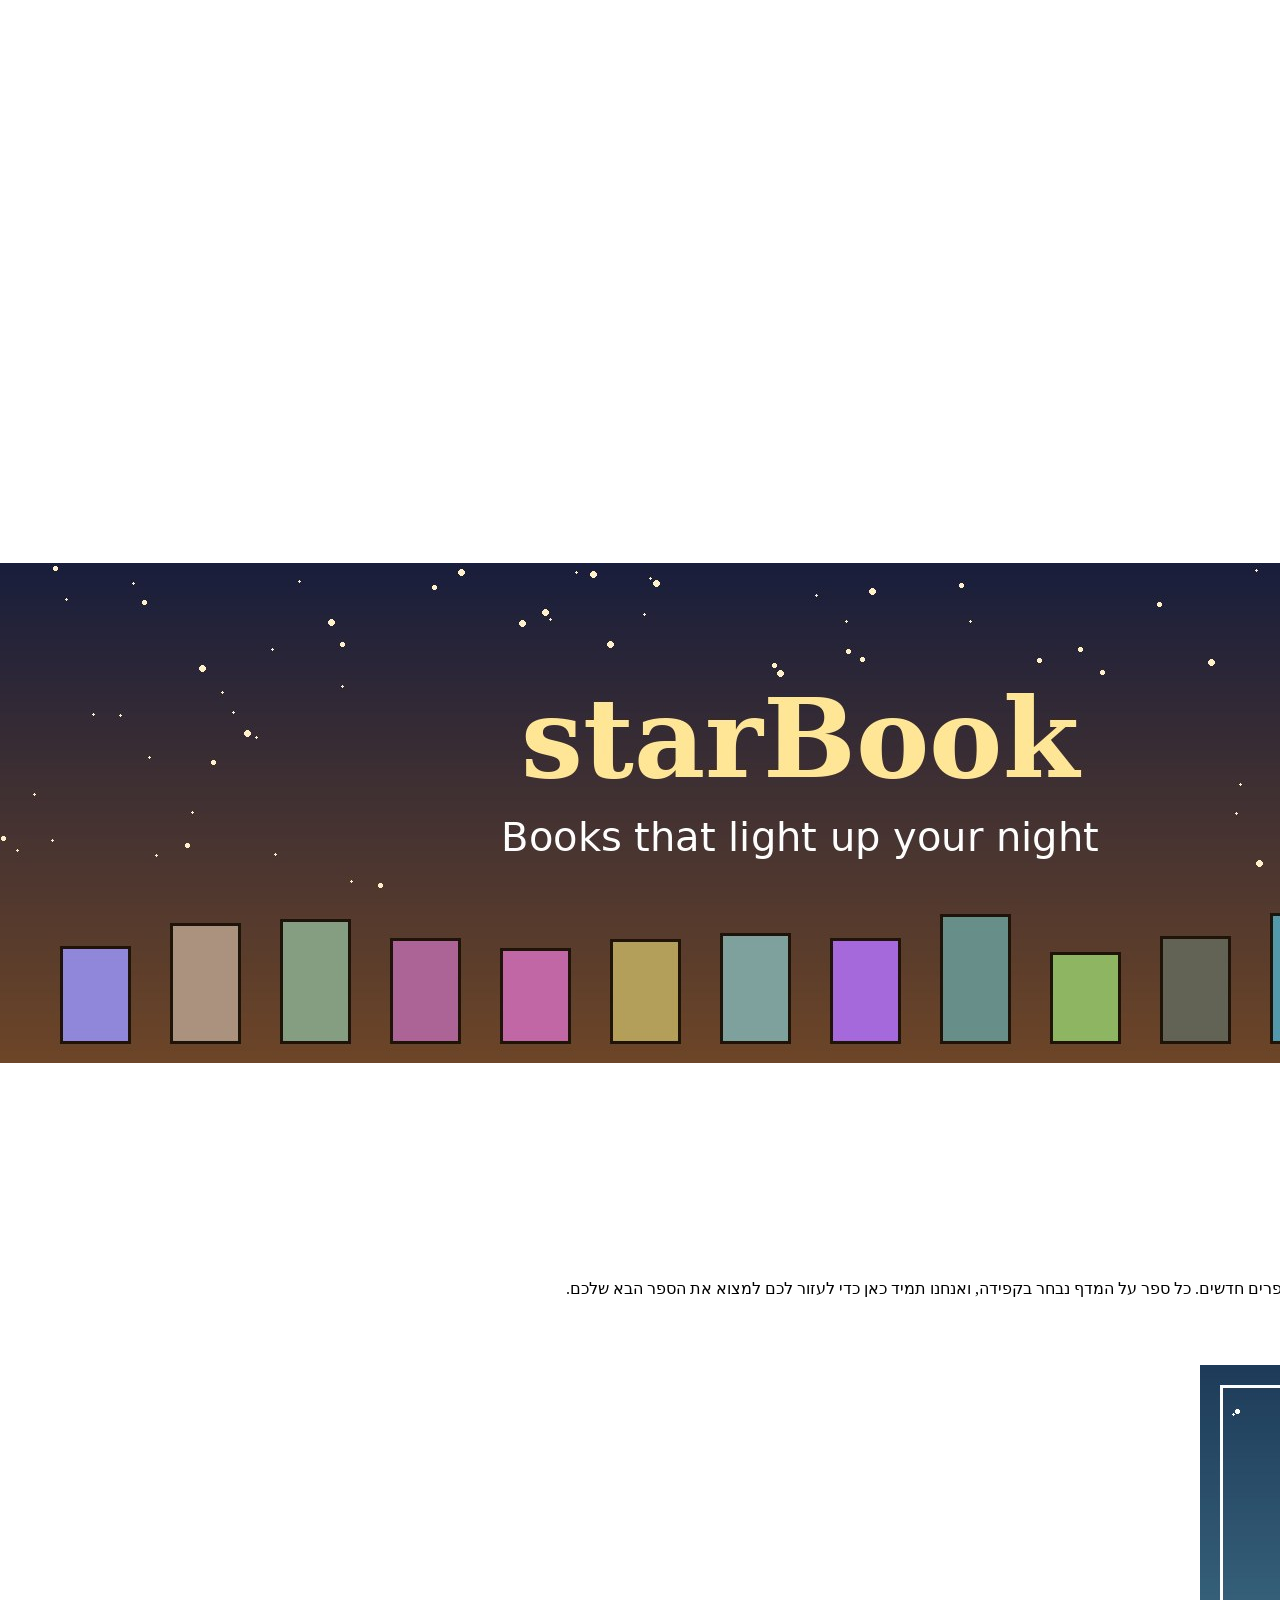
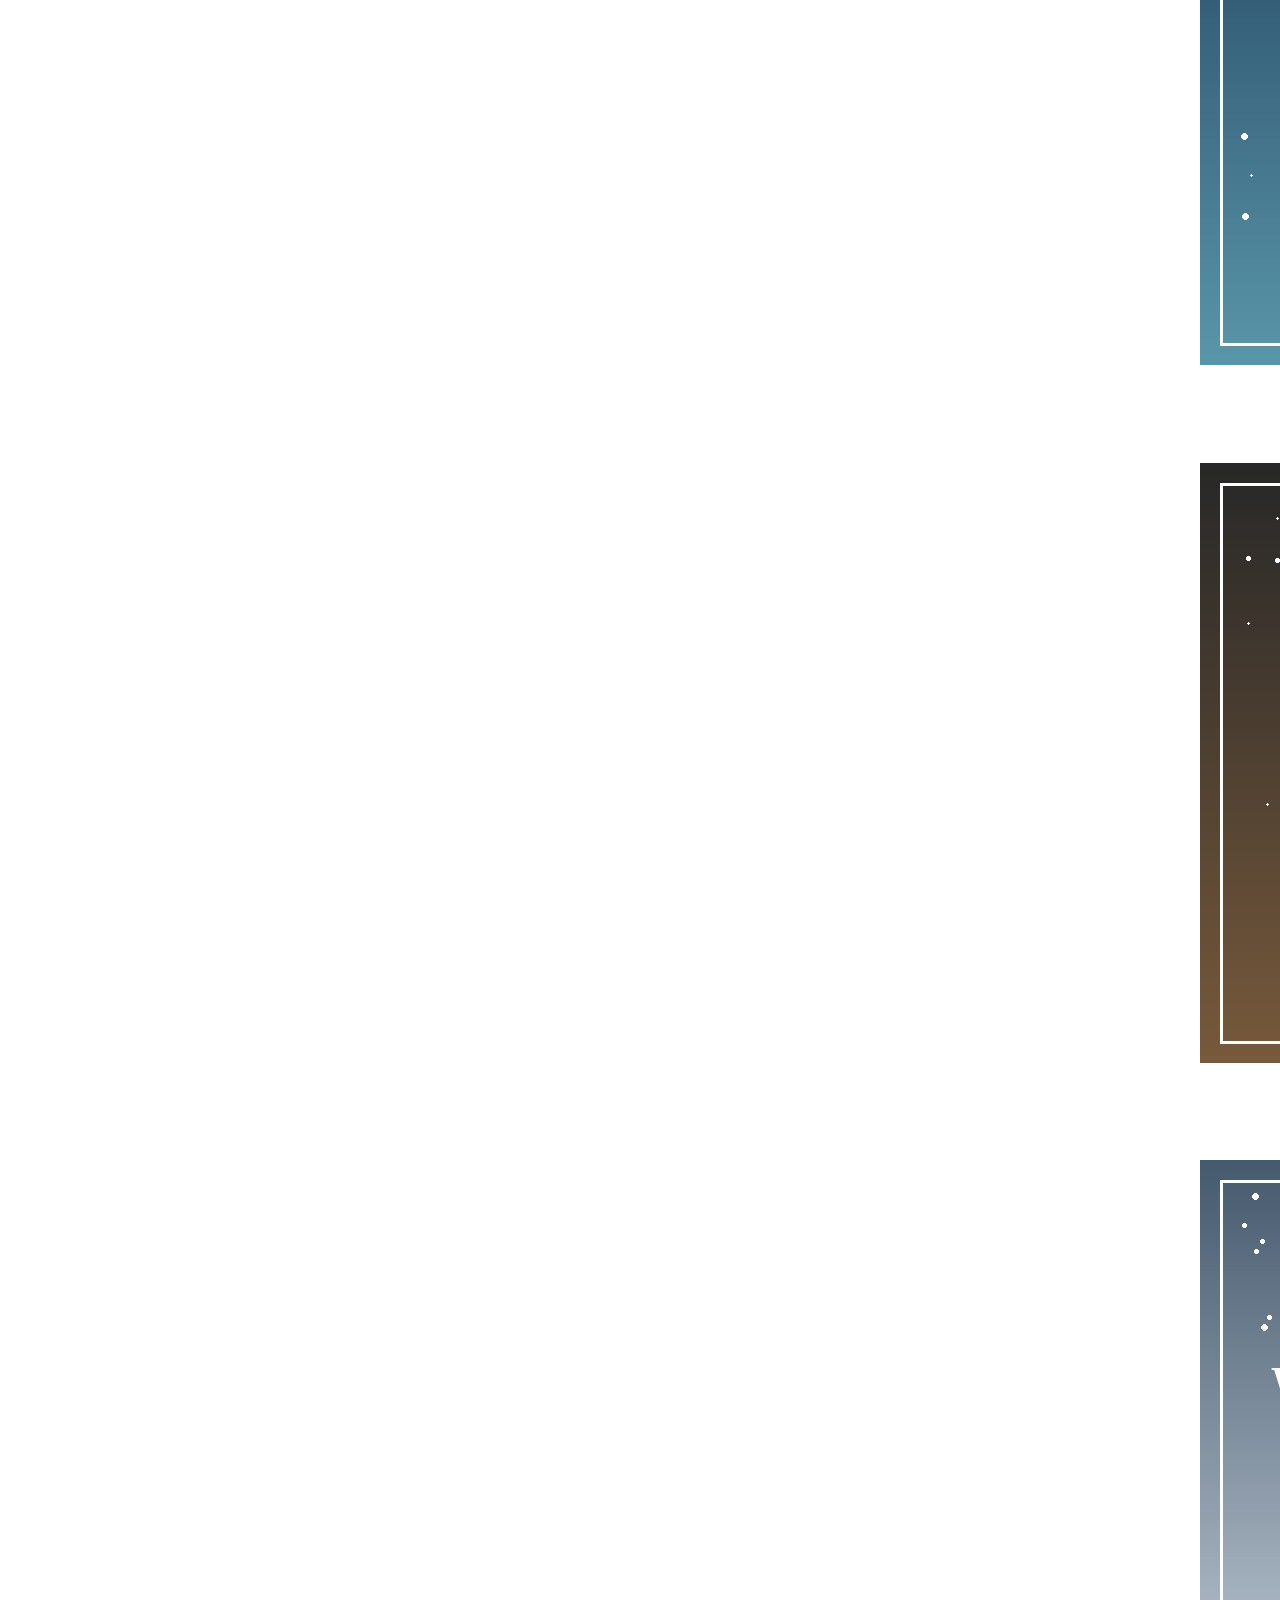
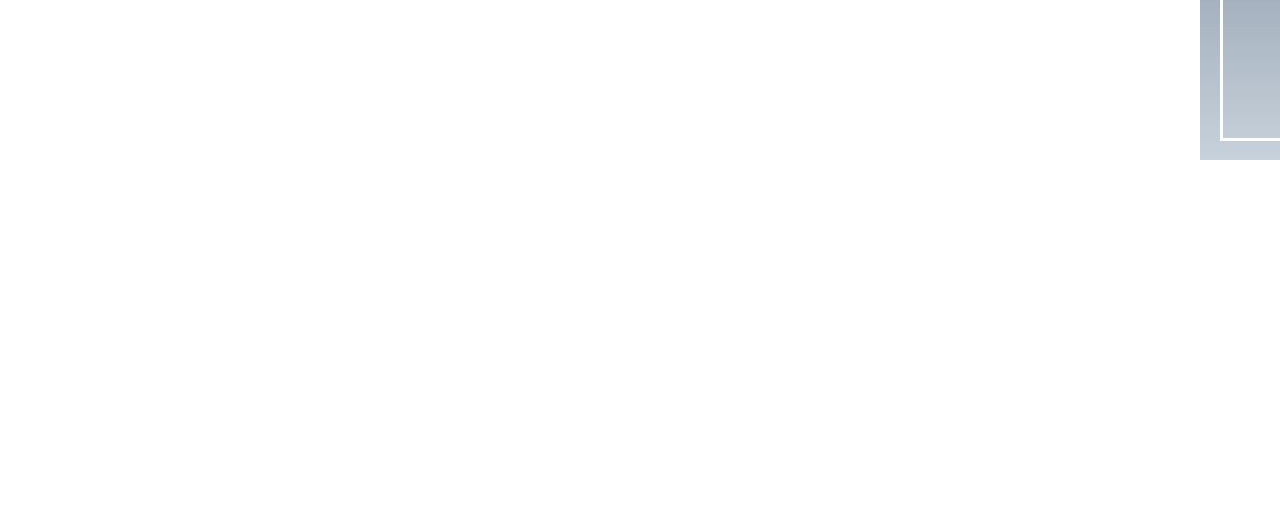
==== index.html @ 495d208c "media and contact pages, welcome audio moved to home page - media: events, youtube video, map, pdf c" ====
<!DOCTYPE html>
<html lang="he" dir="rtl">
<head>
  <meta charset="UTF-8">
  <meta name="viewport" content="width=device-width, initial-scale=1.0">
  <link rel="stylesheet" href="css/style.css">
  <link rel="icon" href="media/images/logo.png">
  <title>starBook</title>
</head>
<body>
  <header id="top">
    <h1>starBook</h1>
    <img src="media/images/logo.png" alt="הלוגו של starBook">
  </header>
  <nav>
    <ul>
      <li><a href="index.html">דף הבית</a></li>
      <li><a href="gallery.html">קטלוג ספרים</a></li>
      <li><a href="info.html">אודות</a></li>
      <li><a href="media.html">מדיה ואירועים</a></li>
      <li><a href="contact.html">צור קשר</a></li>
    </ul>
  </nav>
  <main>
    <section>
      <h2>ברוכים הבאים ל-starBook</h2>
      <img src="media/images/banner.jpg" alt="הבאנר של starBook">
      <p>חנות הספרים השכונתית שלכם.</p>
      <p>חדשים ב-starBook?</p>
      <audio controls>
        <source src="media/welcome.mp3" type="audio/mpeg">
      </audio>
    </section>
    <section>
      <h2>מי אנחנו</h2>
      <p>מדפי עץ עמוסים, פינת קריאה שקטה, וריח של ספרים חדשים. כל ספר על המדף נבחר בקפידה, ואנחנו תמיד כאן כדי לעזור לכם למצוא את הספר הבא שלכם.</p>
    </section>
    <section>
      <h2>ספרים מומלצים</h2>
      <div>
        <img src="media/images/book-1.jpg" alt="הכריכה של The Quiet River">
        <h3>The Quiet River</h3>
        <p>Dana Levi</p>
      </div>
      <div>
        <img src="media/images/book-4.jpg" alt="הכריכה של Code and Coffee">
        <h3>Code and Coffee</h3>
        <p>Ron Bar</p>
      </div>
      <div>
        <img src="media/images/book-6.jpg" alt="הכריכה של Winter Train">
        <h3>Winter Train</h3>
        <p>Eli Gold</p>
      </div>
      <p><a href="gallery.html">לכל הקטלוג</a></p>
    </section>
    <section>
      <h2>קישורים מומלצים</h2>
      <ul>
        <li><a href="https://www.nli.org.il" target="_blank">הספרייה הלאומית</a></li>
        <li><a href="https://www.goodreads.com" target="_blank">Goodreads</a></li>
        <li><a href="https://benyehuda.org" target="_blank">פרויקט בן-יהודה</a></li>
      </ul>
    </section>
  </main>
  <footer>
    <p>כתובת: רחוב הועד הלאומי 21, ירושלים</p>
    <p>&copy; 2026 starBook. כל הזכויות שמורות.</p>
    <p><a href="#top">חזרה למעלה</a></p>
  </footer>
</body>
</html>
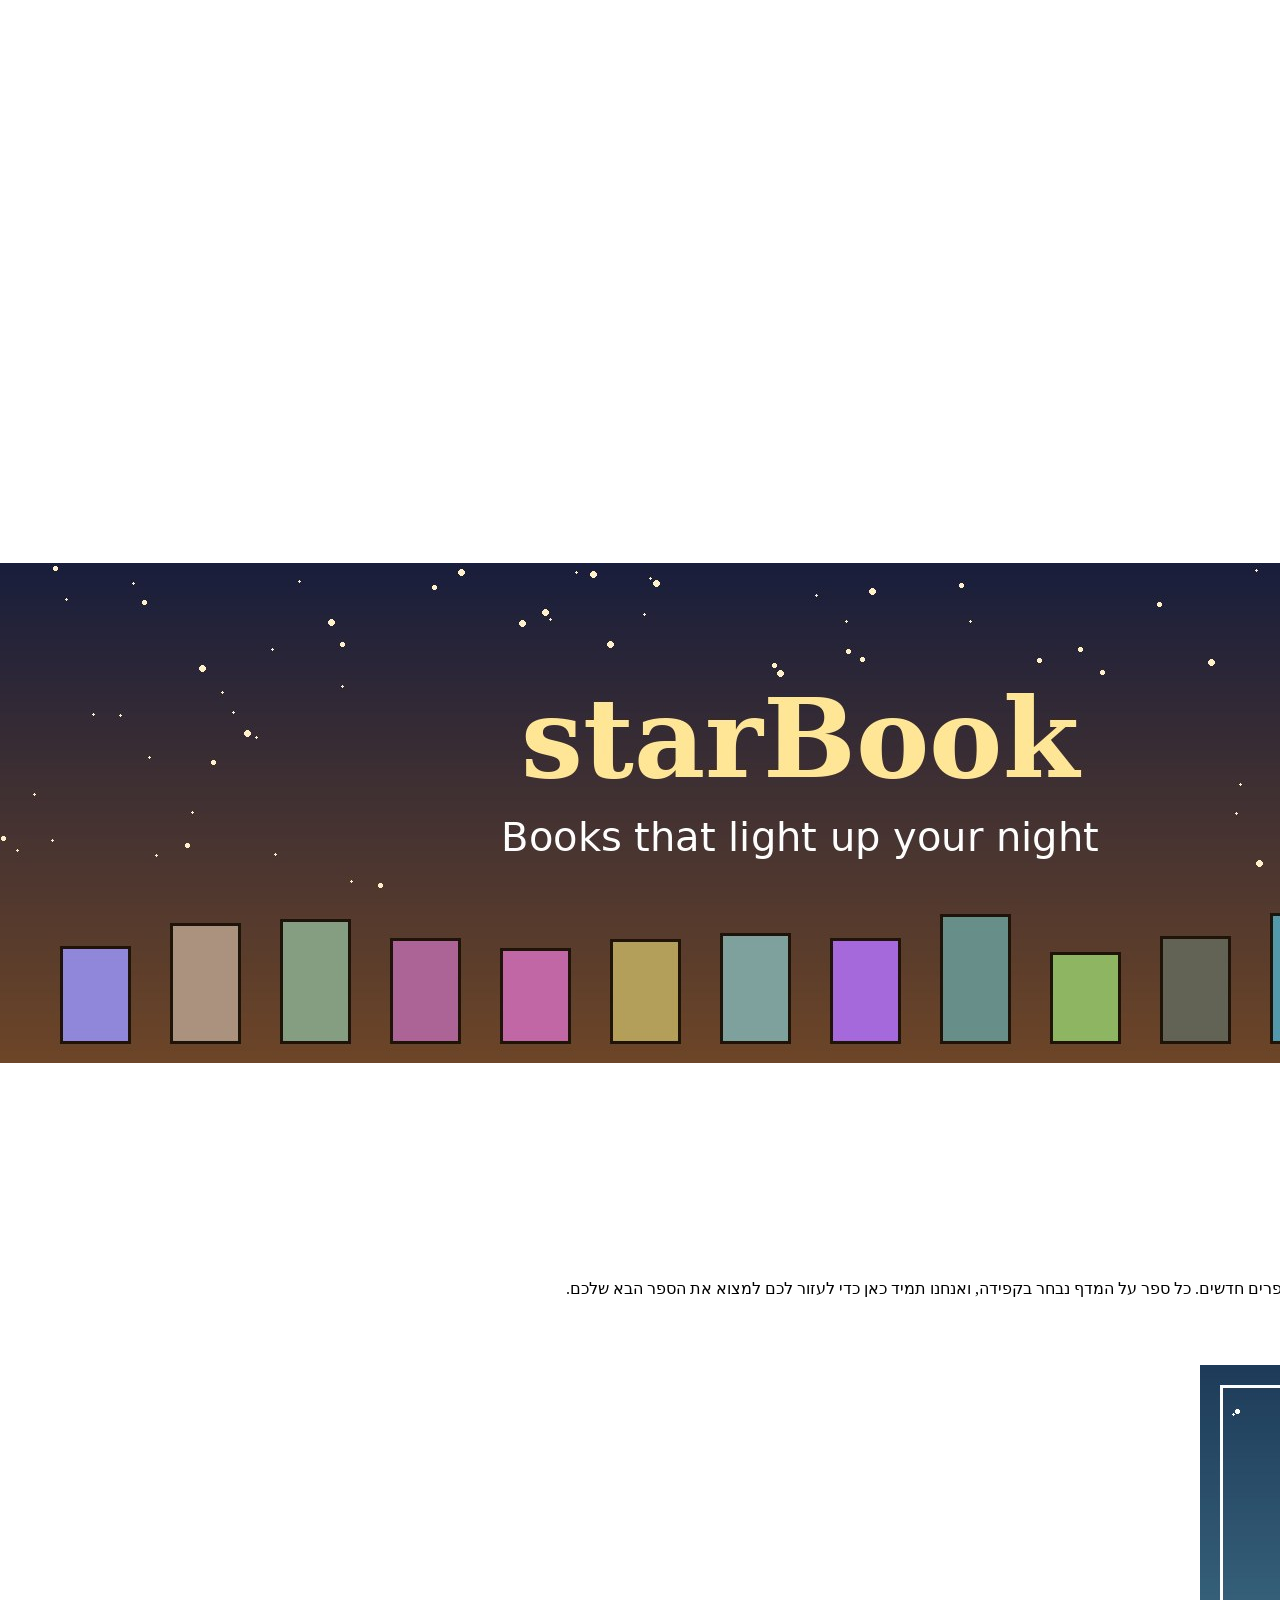
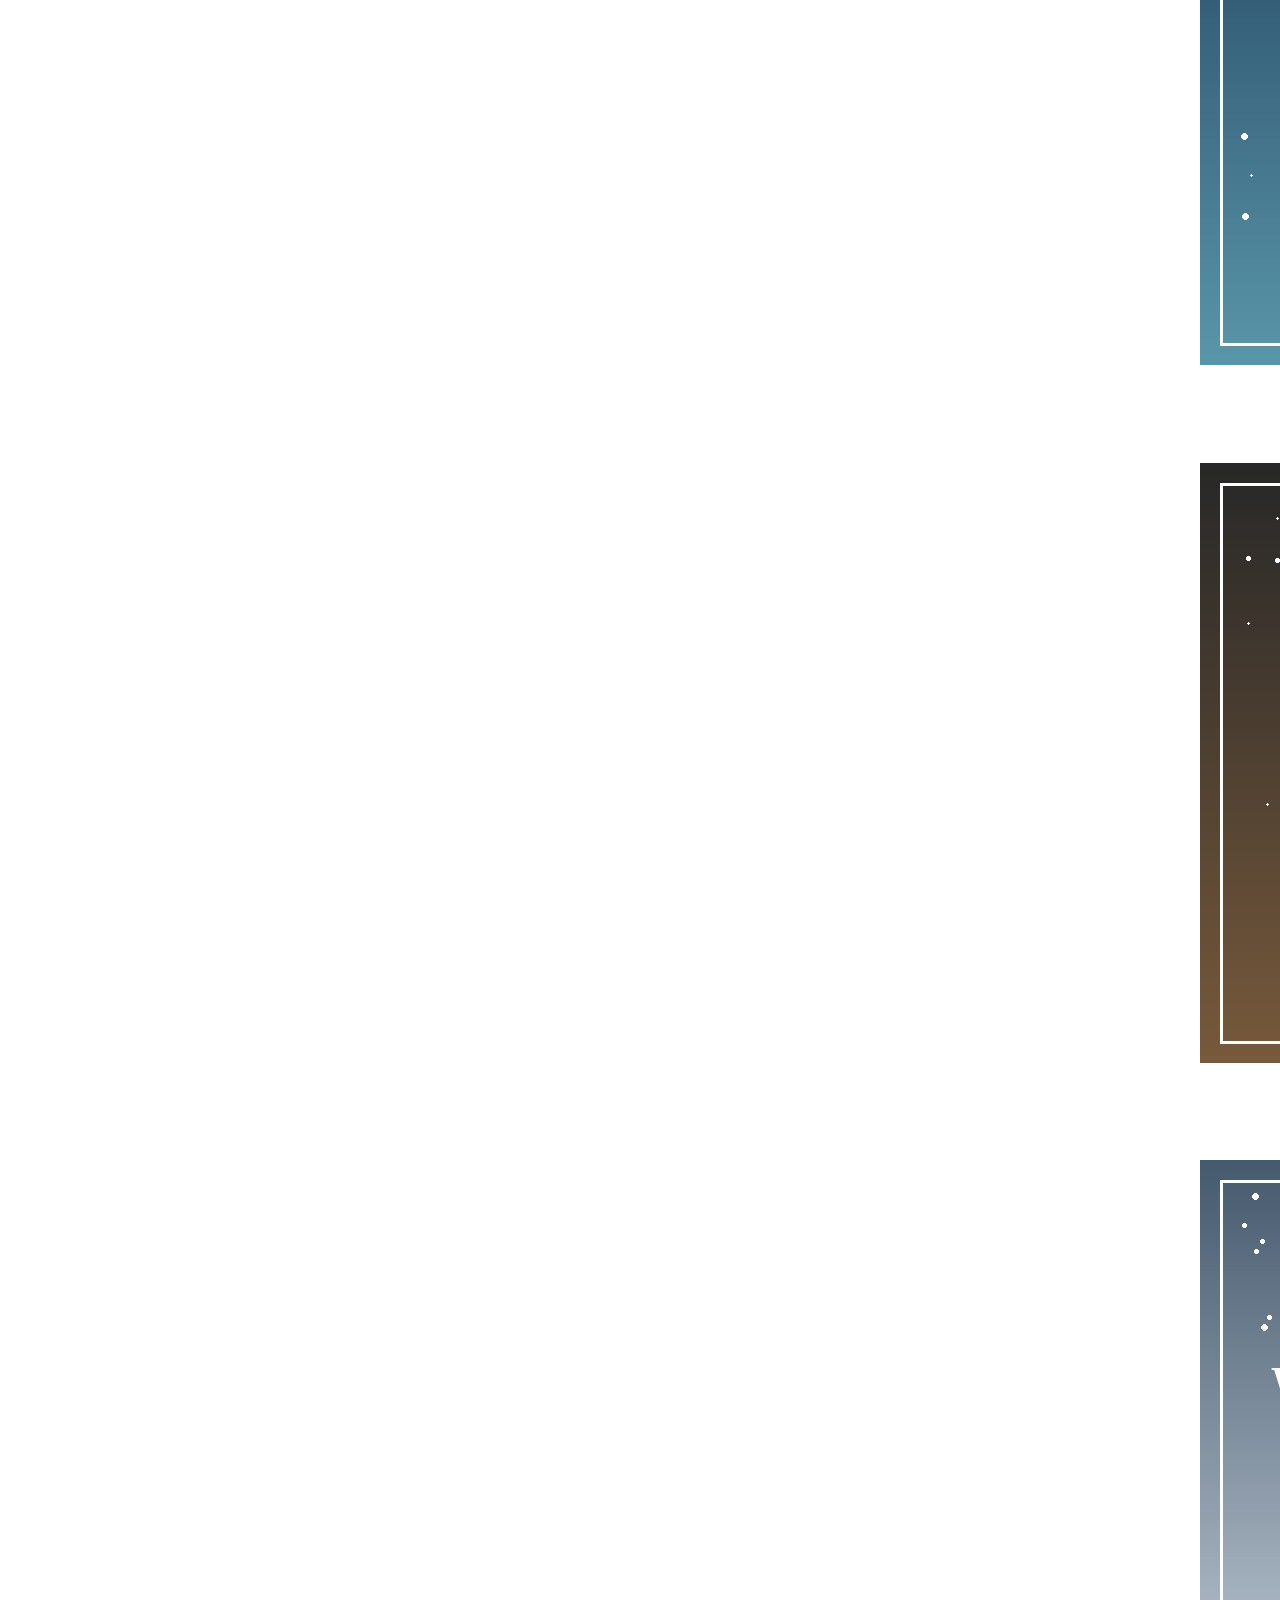
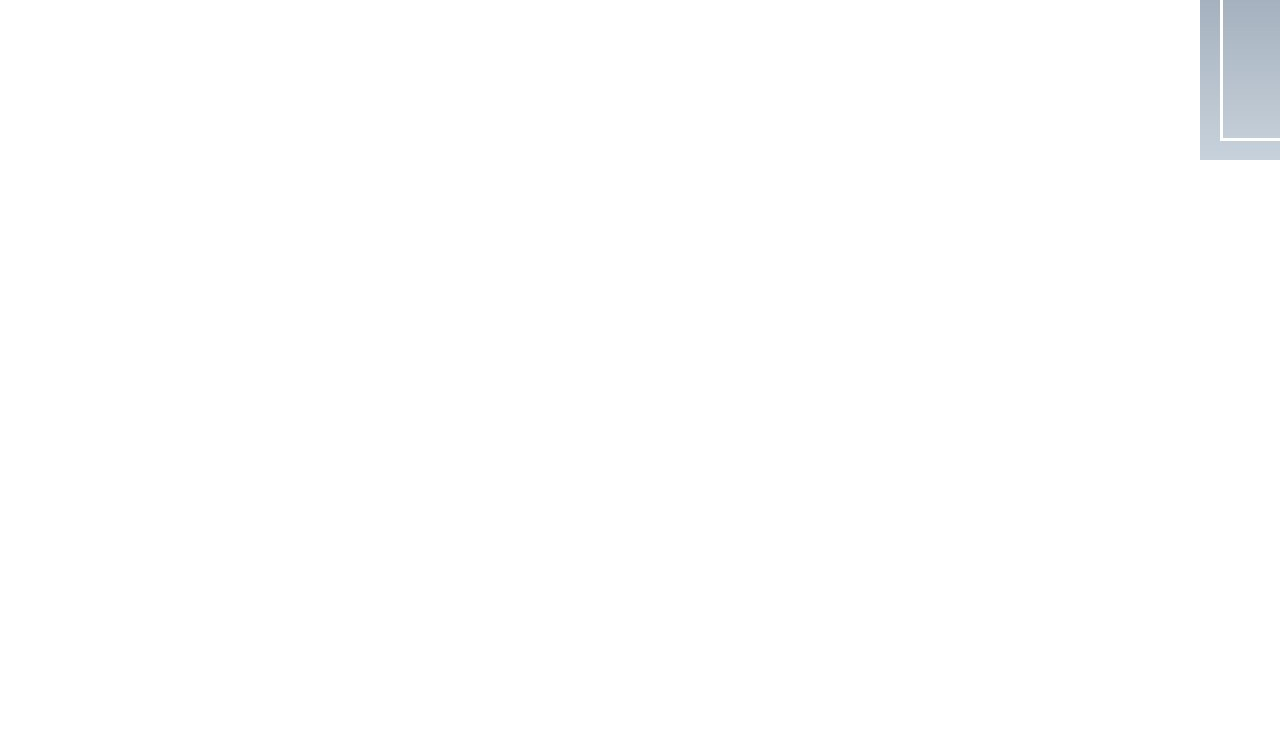
==== commit a9554c01: "media and contact pages, audio and map moved to home page" ====
--- a/index.html
+++ b/index.html
@@ -55,6 +55,10 @@
       <p><a href="gallery.html">לכל הקטלוג</a></p>
     </section>
     <section>
+      <h2>ניווט לחנות</h2>
+      <iframe src="https://maps.google.com/maps?q=הועד הלאומי 21 ירושלים&output=embed" title="מיקום החנות בגוגל מפות"></iframe>
+    </section>
+    <section>
       <h2>קישורים מומלצים</h2>
       <ul>
         <li><a href="https://www.nli.org.il" target="_blank">הספרייה הלאומית</a></li>
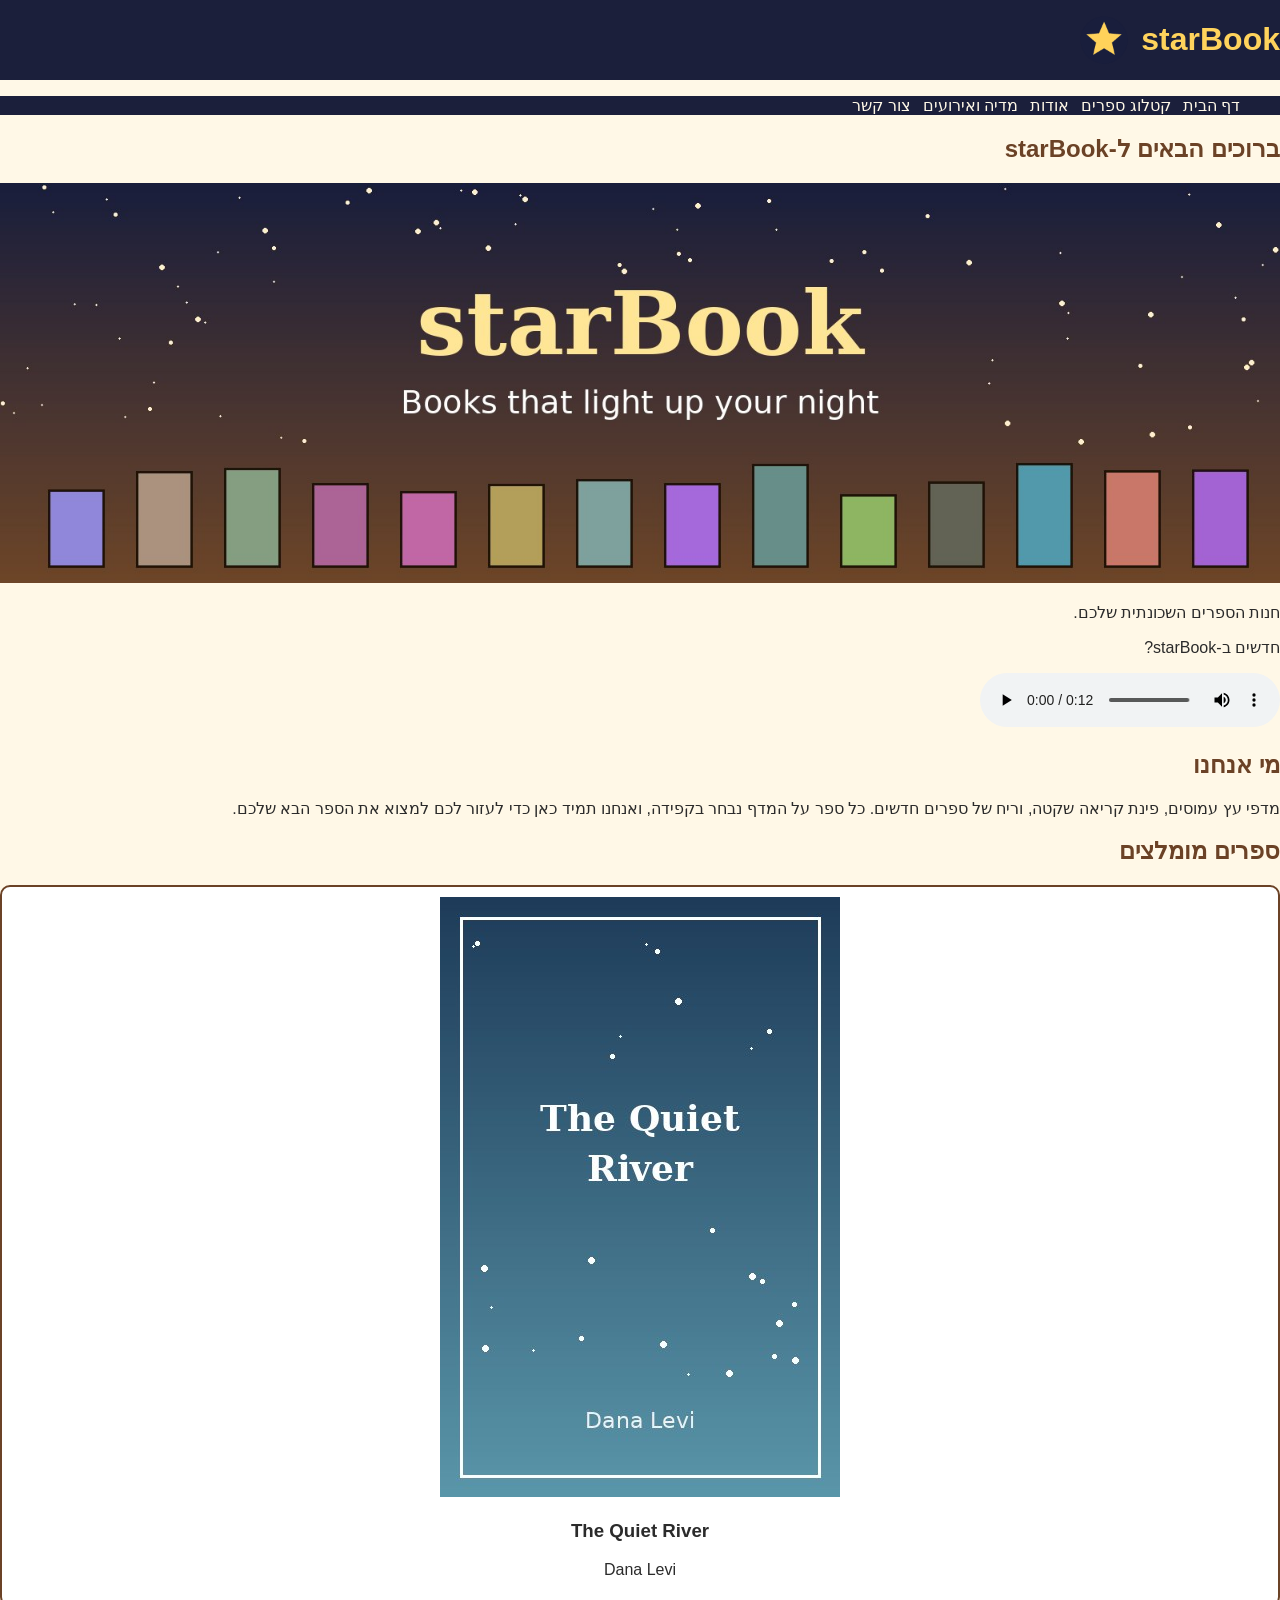
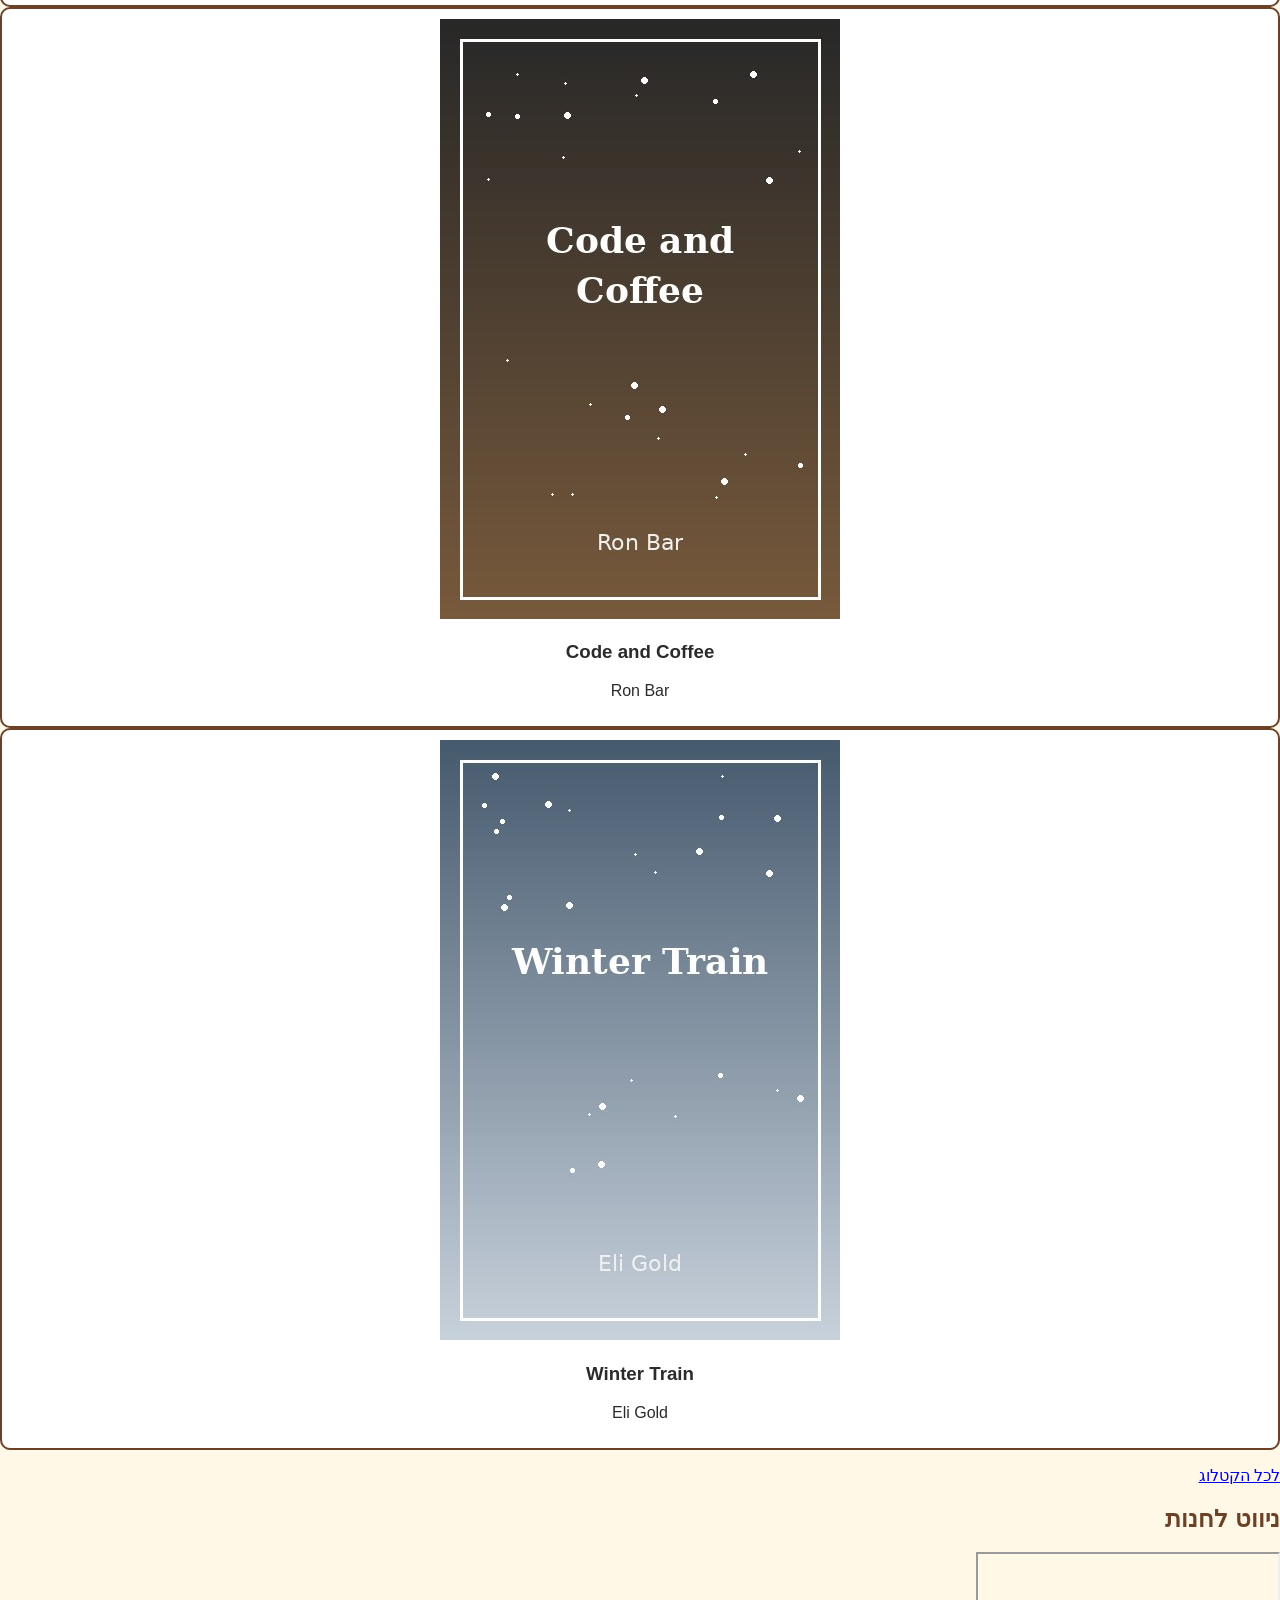
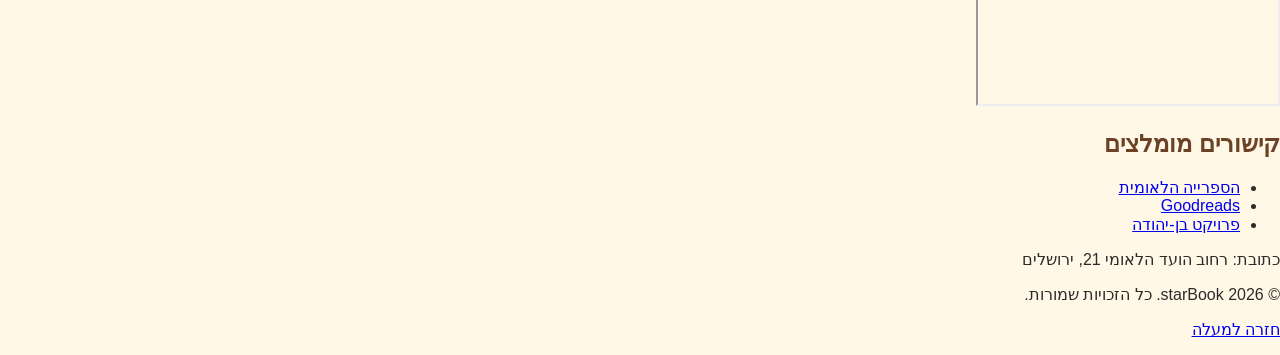
==== commit b4e333e6: "css: body, nav, book cards with class" ====
--- a/index.html
+++ b/index.html
@@ -37,17 +37,17 @@
     </section>
     <section>
       <h2>ספרים מומלצים</h2>
-      <div>
+      <div class="book-card">
         <img src="media/images/book-1.jpg" alt="הכריכה של The Quiet River">
         <h3>The Quiet River</h3>
         <p>Dana Levi</p>
       </div>
-      <div>
+      <div class="book-card">
         <img src="media/images/book-4.jpg" alt="הכריכה של Code and Coffee">
         <h3>Code and Coffee</h3>
         <p>Ron Bar</p>
       </div>
-      <div>
+      <div class="book-card">
         <img src="media/images/book-6.jpg" alt="הכריכה של Winter Train">
         <h3>Winter Train</h3>
         <p>Eli Gold</p>
--- a/css/style.css
+++ b/css/style.css
@@ -0,0 +1,52 @@
+body {
+  margin: 0;
+  background-color: #FFF8E7;
+  font-family: Arial, sans-serif;
+  color: #2B2B2B;
+}
+
+img {
+  max-width: 100%;
+}
+
+header {
+  background-color: #1B1F3B;
+  display: flex;
+  align-items: center;
+  gap: 12px;
+}
+
+header h1 {
+  color: #FFD35C;
+}
+
+header img {
+  height: 50px;
+}
+
+nav {
+  background-color: #1B1F3B;
+}
+
+nav ul {
+  display: flex;
+  list-style: none;
+  gap: 12px;
+}
+
+nav a {
+  color: #FFF8E7;
+  text-decoration: none;
+}
+
+h2 {
+  color: #6B4226;
+}
+
+.book-card {
+  background-color: white;
+  border: 2px solid #6B4226;
+  border-radius: 10px;
+  padding: 10px;
+  text-align: center;
+}
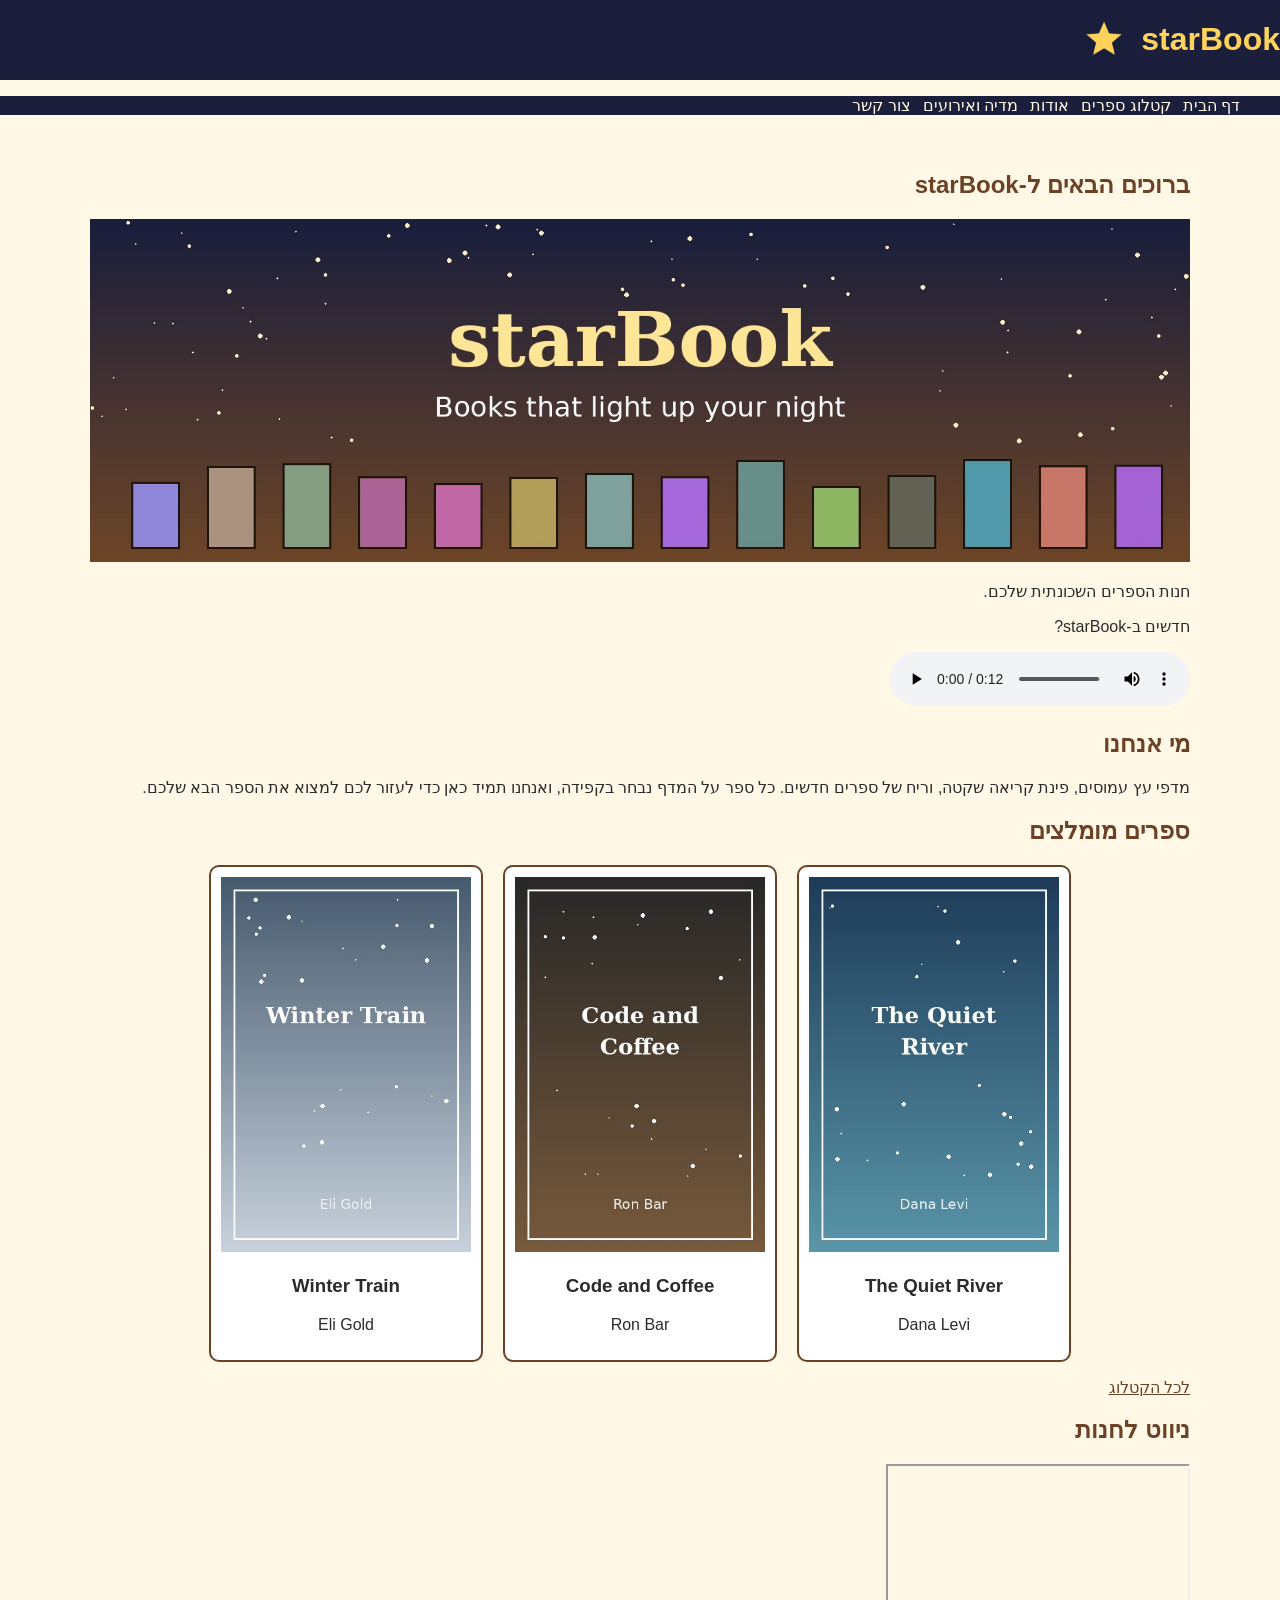
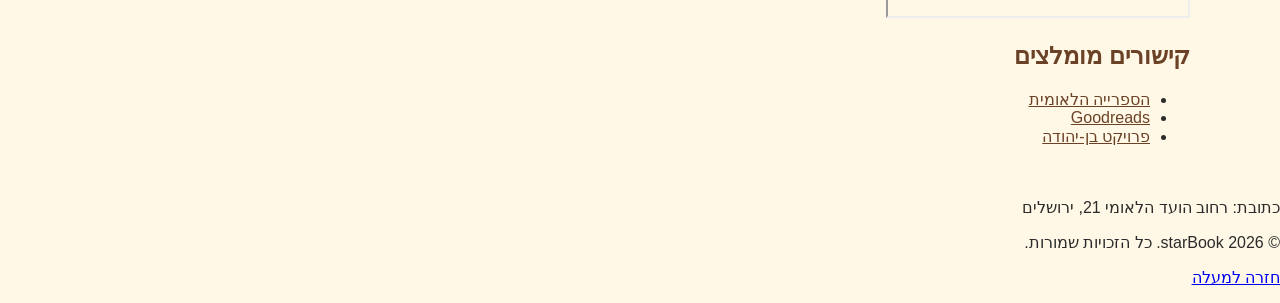
==== commit cb2a95c8: "css: layout with flex and grid, book cards, links, hours table - class book-card on all book cards -" ====
--- a/index.html
+++ b/index.html
@@ -37,20 +37,22 @@
     </section>
     <section>
       <h2>ספרים מומלצים</h2>
-      <div class="book-card">
-        <img src="media/images/book-1.jpg" alt="הכריכה של The Quiet River">
-        <h3>The Quiet River</h3>
-        <p>Dana Levi</p>
-      </div>
-      <div class="book-card">
-        <img src="media/images/book-4.jpg" alt="הכריכה של Code and Coffee">
-        <h3>Code and Coffee</h3>
-        <p>Ron Bar</p>
-      </div>
-      <div class="book-card">
-        <img src="media/images/book-6.jpg" alt="הכריכה של Winter Train">
-        <h3>Winter Train</h3>
-        <p>Eli Gold</p>
+      <div class="book-row">
+        <div class="book-card">
+          <img src="media/images/book-1.jpg" alt="הכריכה של The Quiet River">
+          <h3>The Quiet River</h3>
+          <p>Dana Levi</p>
+        </div>
+        <div class="book-card">
+          <img src="media/images/book-4.jpg" alt="הכריכה של Code and Coffee">
+          <h3>Code and Coffee</h3>
+          <p>Ron Bar</p>
+        </div>
+        <div class="book-card">
+          <img src="media/images/book-6.jpg" alt="הכריכה של Winter Train">
+          <h3>Winter Train</h3>
+          <p>Eli Gold</p>
+        </div>
       </div>
       <p><a href="gallery.html">לכל הקטלוג</a></p>
     </section>
--- a/css/style.css
+++ b/css/style.css
@@ -22,6 +22,12 @@
 
 header img {
   height: 50px;
+}
+
+main {
+  max-width: 1100px;
+  margin: 0 auto;
+  padding: 20px;
 }
 
 nav {
@@ -50,3 +56,49 @@
   padding: 10px;
   text-align: center;
 }
+
+.book-grid {
+  display: grid;
+  grid-template-columns: 1fr 1fr 1fr 1fr;
+  gap: 20px;
+}
+
+.book-row {
+  display: flex;
+  justify-content: center;
+  gap: 20px;
+}
+
+.book-row .book-card {
+  width: 250px;
+}
+
+.info-layout {
+  display: grid;
+  grid-template-columns: 2fr 1fr;
+  gap: 30px;
+  align-items: start;
+}
+
+main a {
+  color: #6B4226;
+}
+
+nav a:hover {
+  color: #FFD35C;
+}
+
+table {
+  border-collapse: collapse;
+  background-color: white;
+}
+
+th, td {
+  border: 1px solid #6B4226;
+  padding: 8px 12px;
+}
+
+th {
+  background-color: #1B1F3B;
+  color: #FFD35C;
+}
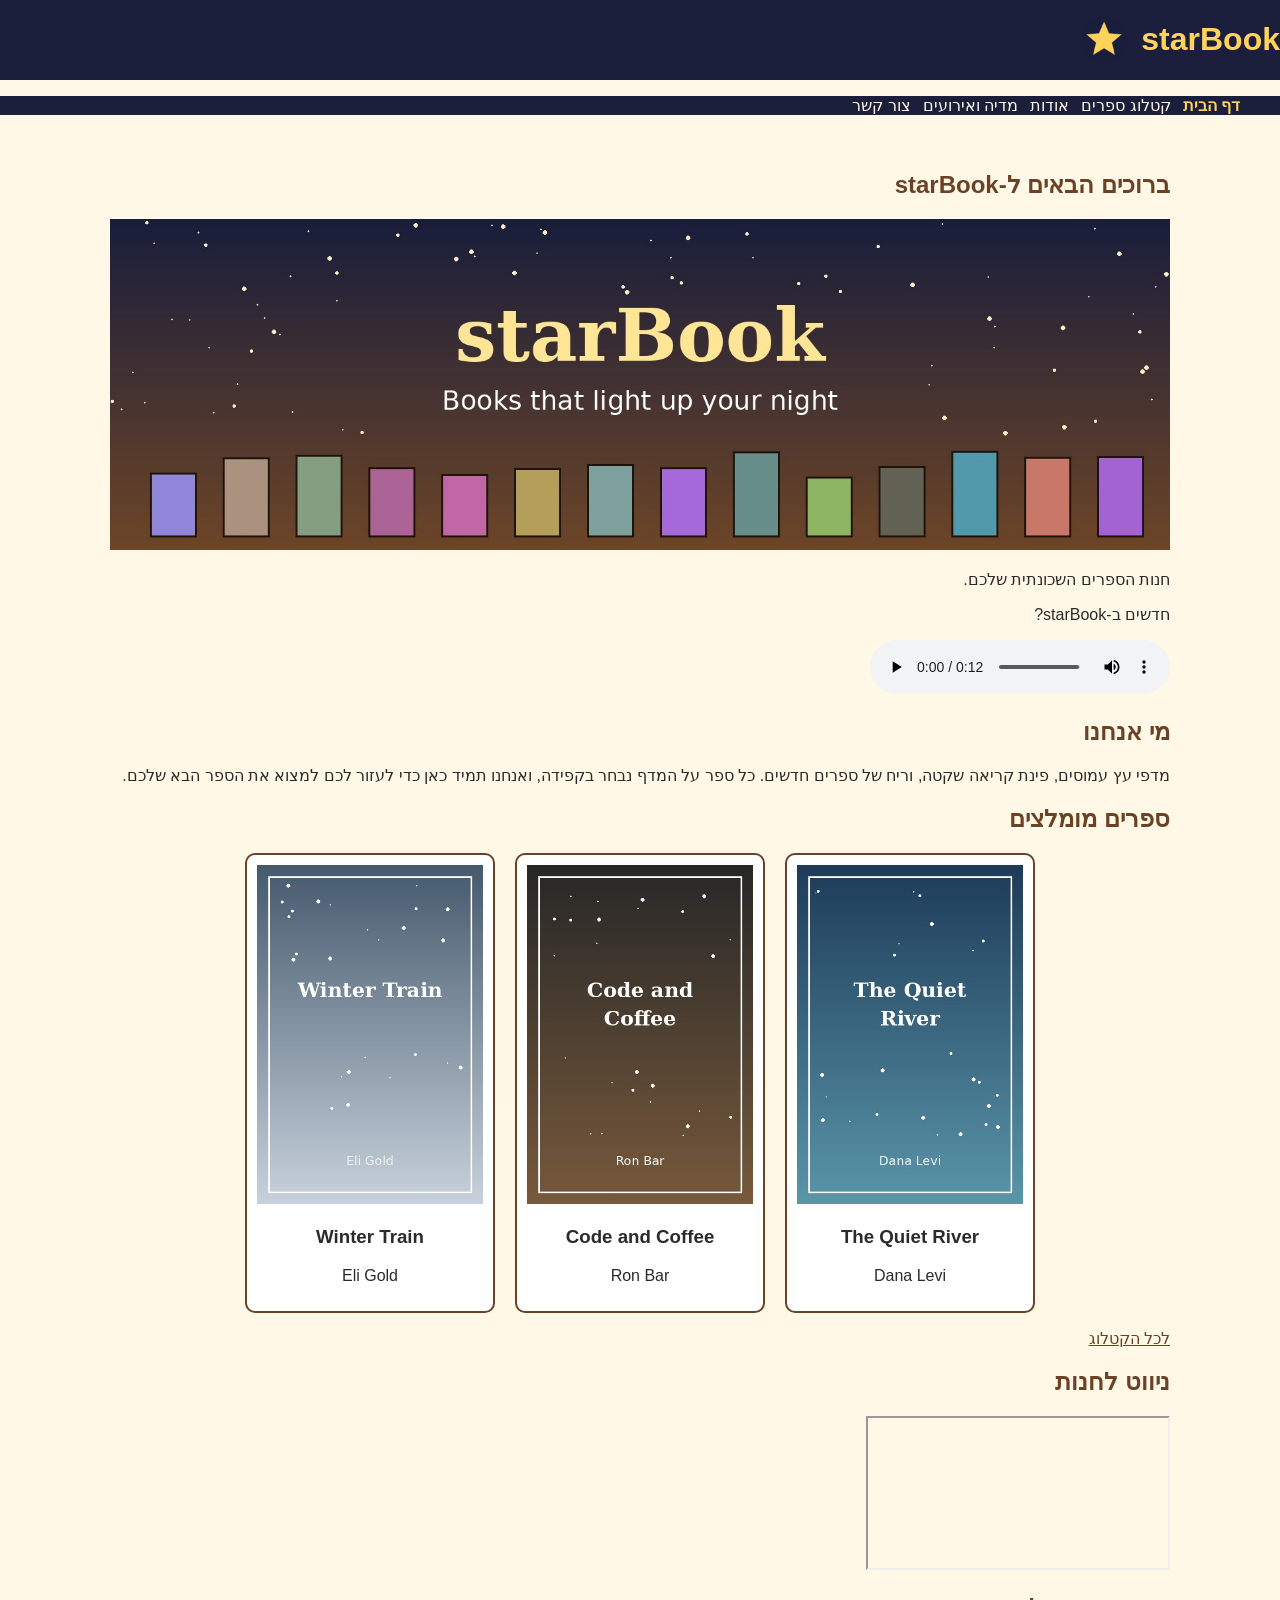
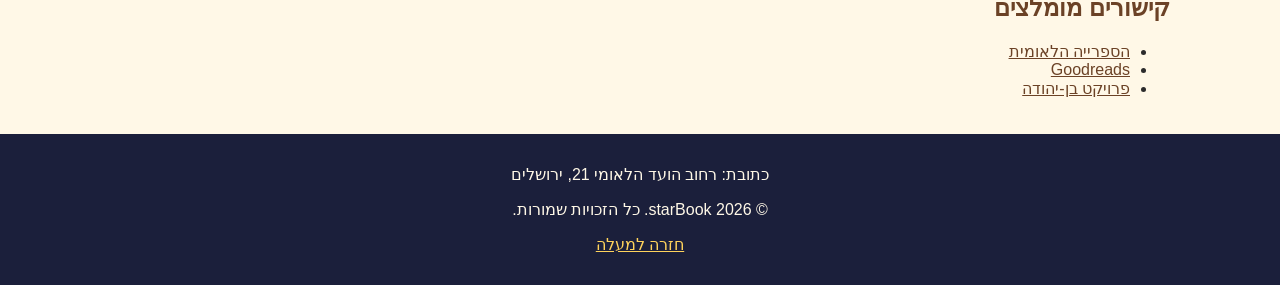
==== commit dafac41c: "css: form, footer, sticky nav, active page, card hover effect - box-sizing border-box for all elemen" ====
--- a/index.html
+++ b/index.html
@@ -14,7 +14,7 @@
   </header>
   <nav>
     <ul>
-      <li><a href="index.html">דף הבית</a></li>
+      <li><a href="index.html" class="active">דף הבית</a></li>
       <li><a href="gallery.html">קטלוג ספרים</a></li>
       <li><a href="info.html">אודות</a></li>
       <li><a href="media.html">מדיה ואירועים</a></li>
--- a/css/style.css
+++ b/css/style.css
@@ -1,3 +1,7 @@
+* {
+  box-sizing: border-box;
+}
+
 body {
   margin: 0;
   background-color: #FFF8E7;
@@ -32,6 +36,8 @@
 
 nav {
   background-color: #1B1F3B;
+  position: sticky;
+  top: 0;
 }
 
 nav ul {
@@ -55,6 +61,11 @@
   border-radius: 10px;
   padding: 10px;
   text-align: center;
+  transition: transform 0.3s;
+}
+
+.book-card:hover {
+  transform: translateY(-6px);
 }
 
 .book-grid {
@@ -88,6 +99,11 @@
   color: #FFD35C;
 }
 
+nav a.active {
+  color: #FFD35C;
+  font-weight: bold;
+}
+
 table {
   border-collapse: collapse;
   background-color: white;
@@ -102,3 +118,60 @@
   background-color: #1B1F3B;
   color: #FFD35C;
 }
+
+form {
+  max-width: 600px;
+  background-color: white;
+  border: 2px solid #6B4226;
+  border-radius: 10px;
+  padding: 20px;
+}
+
+form label {
+  display: block;
+  margin-top: 12px;
+  font-weight: bold;
+}
+
+form input,
+form select,
+form textarea {
+  width: 100%;
+  padding: 8px;
+  border: 1px solid #6B4226;
+  border-radius: 6px;
+  font-family: inherit;
+}
+
+form input[type="radio"],
+form input[type="checkbox"] {
+  width: auto;
+}
+
+input[type="radio"] + label,
+input[type="checkbox"] + label {
+  display: inline;
+  font-weight: normal;
+}
+
+button {
+  margin-top: 16px;
+  padding: 10px 24px;
+  background-color: #FFD35C;
+  color: #1B1F3B;
+  border: none;
+  border-radius: 6px;
+  font-weight: bold;
+  cursor: pointer;
+}
+
+footer {
+  background-color: #1B1F3B;
+  color: #FFF8E7;
+  text-align: center;
+  padding: 15px;
+}
+
+footer a {
+  color: #FFD35C;
+}
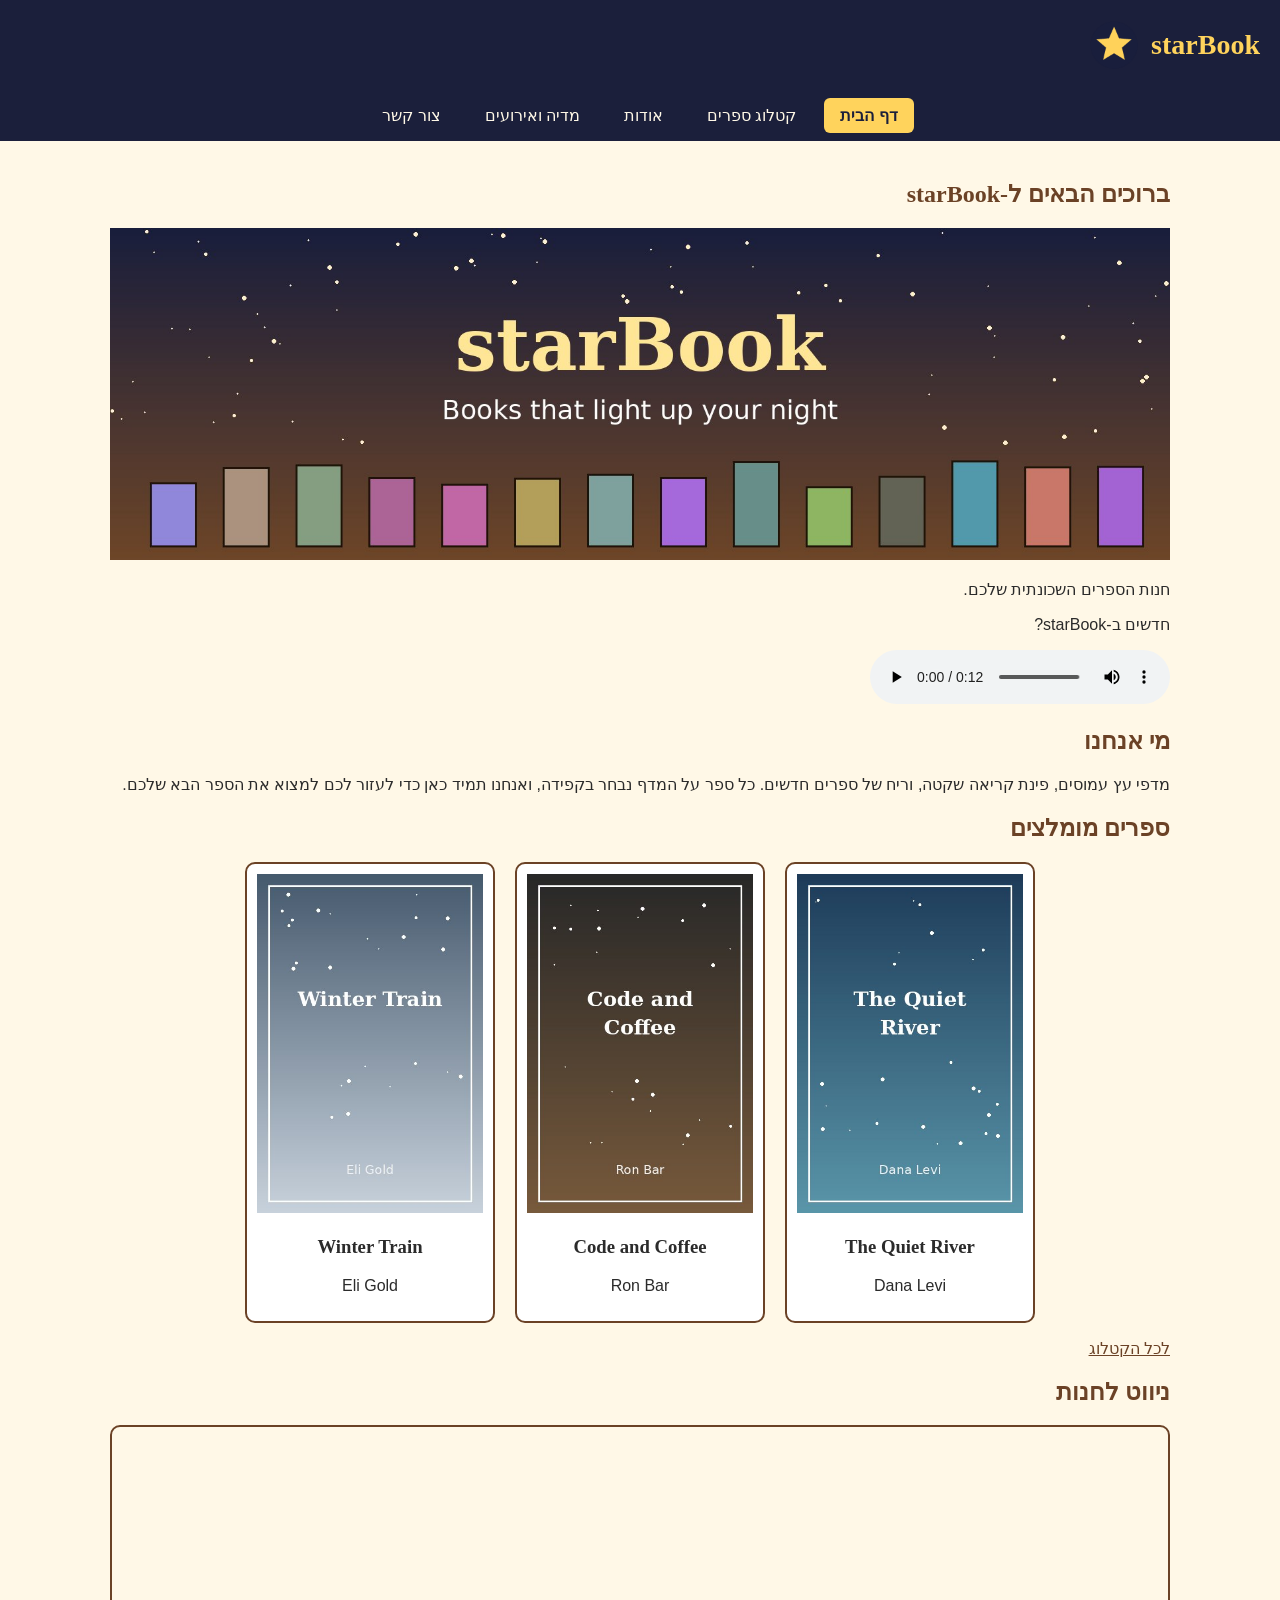
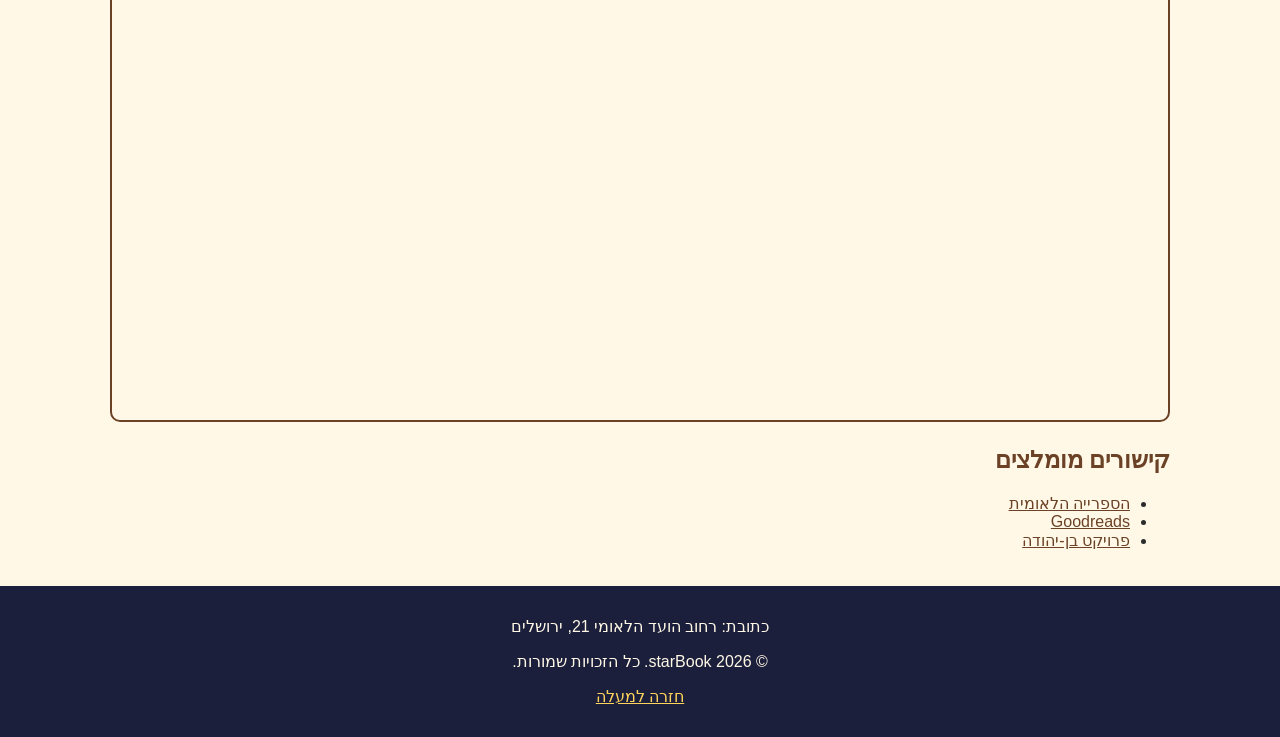
==== commit e3074672: "logo links to home page, minimal code comments, css reorganized - logo and site name wrapped in a li" ====
--- a/index.html
+++ b/index.html
@@ -9,8 +9,10 @@
 </head>
 <body>
   <header id="top">
-    <h1>starBook</h1>
-    <img src="media/images/logo.png" alt="הלוגו של starBook">
+    <a href="index.html" class="brand">
+      <h1>starBook</h1>
+      <img src="media/images/logo.png" alt="הלוגו של starBook">
+    </a>
   </header>
   <nav>
     <ul>
--- a/css/style.css
+++ b/css/style.css
@@ -1,42 +1,59 @@
+/* הצבעים נבחרו בשביל עיצוב מתאים ללוגו ולבאנר */
+:root {
+  --dark-blue: #1B1F3B;
+  --accent-gold: #FFD35C;
+  --secondary-brown: #6B4226;
+  --light-cream: #FFF8E7;
+  --text-gray: #2B2B2B;
+}
+
 * {
-  box-sizing: border-box;
+  box-sizing: border-box; /* גורם שריפוד ומסגרת יכללו ברוחב*/
 }
 
 body {
   margin: 0;
-  background-color: #FFF8E7;
+  background-color: var(--light-cream);
   font-family: Arial, sans-serif;
-  color: #2B2B2B;
+  color: var(--text-gray);
 }
 
 img {
-  max-width: 100%;
+  max-width: 100%; /* לא חורג מהקופסה */
+}
+
+h1, h2, h3 {
+  font-family: Georgia, serif; /* עיצוב: גופן ספרותי */
+}
+
+h2 {
+  color: var(--secondary-brown);
 }
 
 header {
-  background-color: #1B1F3B;
+  background-color: var(--dark-blue);
+  padding: 10px 20px;
+}
+
+.brand {
   display: flex;
   align-items: center;
   gap: 12px;
+  text-decoration: none;
 }
 
 header h1 {
-  color: #FFD35C;
+  color: var(--accent-gold);
+  font-size: 28px;
 }
 
 header img {
   height: 50px;
 }
 
-main {
-  max-width: 1100px;
-  margin: 0 auto;
-  padding: 20px;
-}
-
 nav {
-  background-color: #1B1F3B;
-  position: sticky;
+  background-color: var(--dark-blue);
+  position: sticky; /* נדבק למעלה בגלילה */
   top: 0;
 }
 
@@ -44,34 +61,62 @@
   display: flex;
   list-style: none;
   gap: 12px;
+  margin: 0;
+  padding: 8px;
+  justify-content: center;
 }
 
 nav a {
-  color: #FFF8E7;
+  color: var(--light-cream);
   text-decoration: none;
-}
-
-h2 {
-  color: #6B4226;
+  display: block; /* כל הריבוע לחיץ */
+  padding: 8px 16px;
+  border-radius: 6px;
+}
+
+nav a:hover {
+  color: var(--accent-gold);
+}
+
+/* מאיר דף נוכחי */
+nav a.active {
+  background-color: var(--accent-gold);
+  color: var(--dark-blue);
+  font-weight: bold;
+}
+
+main {
+  max-width: 1100px;
+  margin: 0 auto; /* מרכוז */
+  padding: 20px;
+}
+
+main a {
+  color: var(--secondary-brown);
 }
 
 .book-card {
   background-color: white;
-  border: 2px solid #6B4226;
+  border: 2px solid var(--secondary-brown);
   border-radius: 10px;
   padding: 10px;
   text-align: center;
-  transition: transform 0.3s;
+  transition: transform 0.3s; /* תנועה חלקה */
 }
 
 .book-card:hover {
-  transform: translateY(-6px);
+  transform: translateY(-6px); /* מרים כרטיס */
 }
 
 .book-grid {
   display: grid;
-  grid-template-columns: 1fr 1fr 1fr 1fr;
+  grid-template-columns: 1fr 1fr 1fr 1fr; /* 4 עמודות שוות */
   gap: 20px;
+  justify-items: center; /* כרטיס במרכז התא */
+}
+
+.book-grid .book-card {
+  max-width: 260px;
 }
 
 .book-row {
@@ -86,49 +131,36 @@
 
 .info-layout {
   display: grid;
-  grid-template-columns: 2fr 1fr;
+  grid-template-columns: 2fr 1fr; /* תוכן פי 2 מהצד */
   gap: 30px;
-  align-items: start;
-}
-
-main a {
-  color: #6B4226;
-}
-
-nav a:hover {
-  color: #FFD35C;
-}
-
-nav a.active {
-  color: #FFD35C;
-  font-weight: bold;
+  align-items: start; /* הצד לא נמתח */
 }
 
 table {
-  border-collapse: collapse;
+  border-collapse: collapse; /* קו אחד בין תאים */
   background-color: white;
 }
 
 th, td {
-  border: 1px solid #6B4226;
+  border: 1px solid var(--secondary-brown);
   padding: 8px 12px;
 }
 
 th {
-  background-color: #1B1F3B;
-  color: #FFD35C;
+  background-color: var(--dark-blue);
+  color: var(--accent-gold);
 }
 
 form {
   max-width: 600px;
   background-color: white;
-  border: 2px solid #6B4226;
+  border: 2px solid var(--secondary-brown);
   border-radius: 10px;
   padding: 20px;
 }
 
 form label {
-  display: block;
+  display: block; /* תווית מעל השדה */
   margin-top: 12px;
   font-weight: bold;
 }
@@ -138,9 +170,9 @@
 form textarea {
   width: 100%;
   padding: 8px;
-  border: 1px solid #6B4226;
+  border: 1px solid var(--secondary-brown);
   border-radius: 6px;
-  font-family: inherit;
+  font-family: inherit; /* גופן כמו באתר */
 }
 
 form input[type="radio"],
@@ -148,6 +180,7 @@
   width: auto;
 }
 
+/* תווית ליד הכפתור */
 input[type="radio"] + label,
 input[type="checkbox"] + label {
   display: inline;
@@ -157,21 +190,69 @@
 button {
   margin-top: 16px;
   padding: 10px 24px;
-  background-color: #FFD35C;
-  color: #1B1F3B;
+  background-color: var(--accent-gold);
+  color: var(--dark-blue);
   border: none;
   border-radius: 6px;
   font-weight: bold;
-  cursor: pointer;
+  cursor: pointer; /* יד בריחוף */
+}
+
+iframe, embed {
+  width: 100%;
+  border: 2px solid var(--secondary-brown);
+  border-radius: 10px;
+}
+
+iframe {
+  aspect-ratio: 16 / 9; /* יחס מסך רחב */
+}
+
+embed {
+  height: 600px;
 }
 
 footer {
-  background-color: #1B1F3B;
-  color: #FFF8E7;
+  background-color: var(--dark-blue);
+  color: var(--light-cream);
   text-align: center;
   padding: 15px;
 }
 
 footer a {
-  color: #FFD35C;
-}
+  color: var(--accent-gold);
+}
+
+@media (max-width: 1023px) {
+  .book-grid {
+    grid-template-columns: 1fr 1fr;
+  }
+}
+
+@media (max-width: 599px) {
+  .book-grid {
+    grid-template-columns: 1fr;
+  }
+
+  .info-layout {
+    grid-template-columns: 1fr;
+  }
+
+  .book-row {
+    flex-direction: column; /* אחד מתחת לשני */
+    align-items: center;
+  }
+
+  nav ul {
+    flex-wrap: wrap; /* ירידת שורה */
+    justify-content: center;
+  }
+
+  nav li {
+    flex: 1 1 30%; /* 3 בשורה */
+  }
+
+  nav a {
+    text-align: center;
+  }
+}
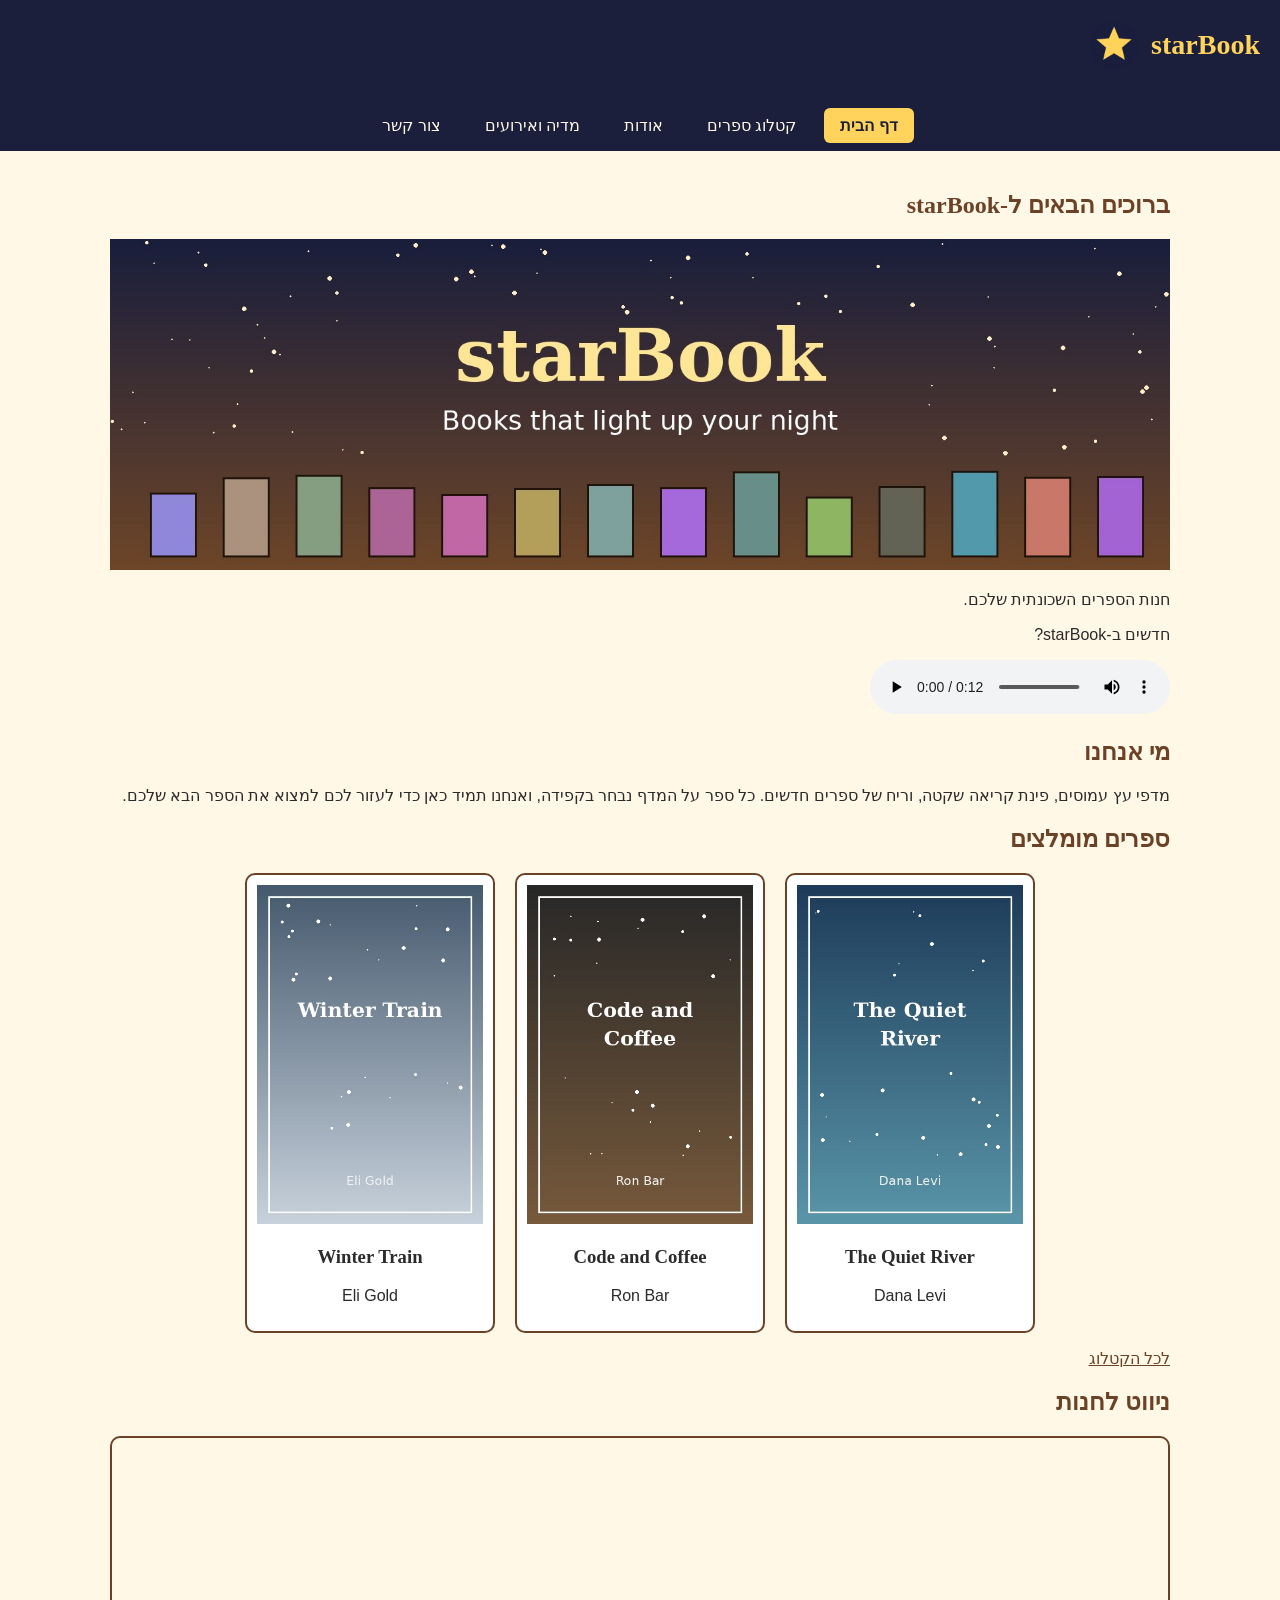
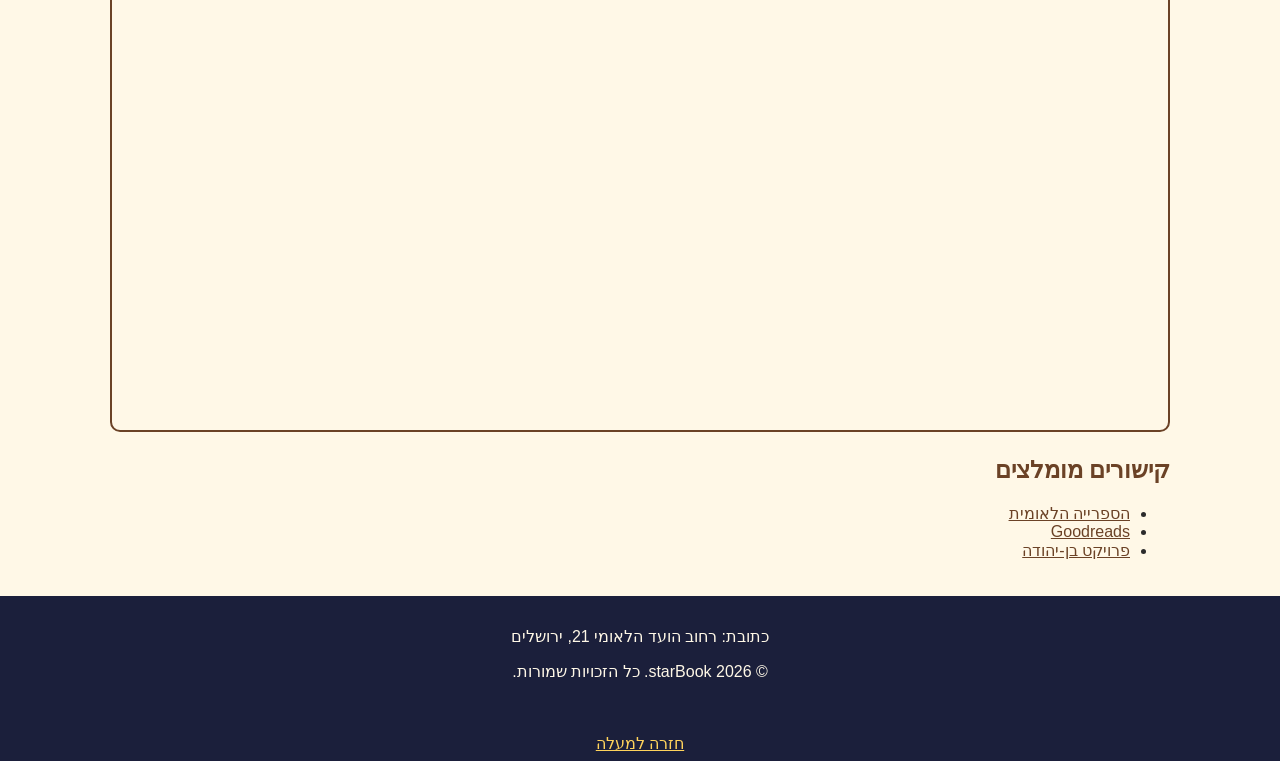
==== commit 8bd47e3d: "short double code" ====
--- a/index.html
+++ b/index.html
@@ -4,23 +4,19 @@
   <meta charset="UTF-8">
   <meta name="viewport" content="width=device-width, initial-scale=1.0">
   <link rel="stylesheet" href="css/style.css">
+  <link rel="stylesheet" href="css/index.css">
   <link rel="icon" href="media/images/logo.png">
   <title>starBook</title>
 </head>
 <body>
-  <header id="top">
-    <a href="index.html" class="brand">
-      <h1>starBook</h1>
-      <img src="media/images/logo.png" alt="הלוגו של starBook">
-    </a>
-  </header>
+  <iframe src="html/header.html" id="top" class="frame-part frame-header" title="ראש האתר"></iframe>
   <nav>
     <ul>
       <li><a href="index.html" class="active">דף הבית</a></li>
-      <li><a href="gallery.html">קטלוג ספרים</a></li>
-      <li><a href="info.html">אודות</a></li>
-      <li><a href="media.html">מדיה ואירועים</a></li>
-      <li><a href="contact.html">צור קשר</a></li>
+      <li><a href="html/gallery.html">קטלוג ספרים</a></li>
+      <li><a href="html/info.html">אודות</a></li>
+      <li><a href="html/media.html">מדיה ואירועים</a></li>
+      <li><a href="html/contact.html">צור קשר</a></li>
     </ul>
   </nav>
   <main>
@@ -56,7 +52,7 @@
           <p>Eli Gold</p>
         </div>
       </div>
-      <p><a href="gallery.html">לכל הקטלוג</a></p>
+      <p><a href="html/gallery.html">לכל הקטלוג</a></p>
     </section>
     <section>
       <h2>ניווט לחנות</h2>
@@ -71,10 +67,7 @@
       </ul>
     </section>
   </main>
-  <footer>
-    <p>כתובת: רחוב הועד הלאומי 21, ירושלים</p>
-    <p>&copy; 2026 starBook. כל הזכויות שמורות.</p>
-    <p><a href="#top">חזרה למעלה</a></p>
-  </footer>
+  <iframe src="html/footer.html" class="frame-part frame-footer" title="תחתית האתר"></iframe>
+  <p class="to-top"><a href="#top">חזרה למעלה</a></p>
 </body>
 </html>
--- a/css/style.css
+++ b/css/style.css
@@ -1,4 +1,3 @@
-/* הצבעים נבחרו בשביל עיצוב מתאים ללוגו ולבאנר */
 :root {
   --dark-blue: #1B1F3B;
   --accent-gold: #FFD35C;
@@ -8,7 +7,7 @@
 }
 
 * {
-  box-sizing: border-box; /* גורם שריפוד ומסגרת יכללו ברוחב*/
+  box-sizing: border-box;
 }
 
 body {
@@ -19,11 +18,11 @@
 }
 
 img {
-  max-width: 100%; /* לא חורג מהקופסה */
+  max-width: 100%;
 }
 
 h1, h2, h3 {
-  font-family: Georgia, serif; /* עיצוב: גופן ספרותי */
+  font-family: Georgia, serif;
 }
 
 h2 {
@@ -53,7 +52,7 @@
 
 nav {
   background-color: var(--dark-blue);
-  position: sticky; /* נדבק למעלה בגלילה */
+  position: sticky;
   top: 0;
 }
 
@@ -69,7 +68,7 @@
 nav a {
   color: var(--light-cream);
   text-decoration: none;
-  display: block; /* כל הריבוע לחיץ */
+  display: block;
   padding: 8px 16px;
   border-radius: 6px;
 }
@@ -78,7 +77,6 @@
   color: var(--accent-gold);
 }
 
-/* מאיר דף נוכחי */
 nav a.active {
   background-color: var(--accent-gold);
   color: var(--dark-blue);
@@ -87,7 +85,7 @@
 
 main {
   max-width: 1100px;
-  margin: 0 auto; /* מרכוז */
+  margin: 0 auto;
   padding: 20px;
 }
 
@@ -101,115 +99,18 @@
   border-radius: 10px;
   padding: 10px;
   text-align: center;
-  transition: transform 0.3s; /* תנועה חלקה */
+  transition: transform 0.3s;
 }
 
 .book-card:hover {
-  transform: translateY(-6px); /* מרים כרטיס */
-}
-
-.book-grid {
-  display: grid;
-  grid-template-columns: 1fr 1fr 1fr 1fr; /* 4 עמודות שוות */
-  gap: 20px;
-  justify-items: center; /* כרטיס במרכז התא */
-}
-
-.book-grid .book-card {
-  max-width: 260px;
-}
-
-.book-row {
-  display: flex;
-  justify-content: center;
-  gap: 20px;
-}
-
-.book-row .book-card {
-  width: 250px;
-}
-
-.info-layout {
-  display: grid;
-  grid-template-columns: 2fr 1fr; /* תוכן פי 2 מהצד */
-  gap: 30px;
-  align-items: start; /* הצד לא נמתח */
-}
-
-table {
-  border-collapse: collapse; /* קו אחד בין תאים */
-  background-color: white;
-}
-
-th, td {
-  border: 1px solid var(--secondary-brown);
-  padding: 8px 12px;
-}
-
-th {
-  background-color: var(--dark-blue);
-  color: var(--accent-gold);
-}
-
-form {
-  max-width: 600px;
-  background-color: white;
-  border: 2px solid var(--secondary-brown);
-  border-radius: 10px;
-  padding: 20px;
-}
-
-form label {
-  display: block; /* תווית מעל השדה */
-  margin-top: 12px;
-  font-weight: bold;
-}
-
-form input,
-form select,
-form textarea {
-  width: 100%;
-  padding: 8px;
-  border: 1px solid var(--secondary-brown);
-  border-radius: 6px;
-  font-family: inherit; /* גופן כמו באתר */
-}
-
-form input[type="radio"],
-form input[type="checkbox"] {
-  width: auto;
-}
-
-/* תווית ליד הכפתור */
-input[type="radio"] + label,
-input[type="checkbox"] + label {
-  display: inline;
-  font-weight: normal;
-}
-
-button {
-  margin-top: 16px;
-  padding: 10px 24px;
-  background-color: var(--accent-gold);
-  color: var(--dark-blue);
-  border: none;
-  border-radius: 6px;
-  font-weight: bold;
-  cursor: pointer; /* יד בריחוף */
-}
-
-iframe, embed {
-  width: 100%;
-  border: 2px solid var(--secondary-brown);
-  border-radius: 10px;
+  transform: translateY(-6px);
 }
 
 iframe {
-  aspect-ratio: 16 / 9; /* יחס מסך רחב */
-}
-
-embed {
-  height: 600px;
+  width: 100%;
+  aspect-ratio: 16 / 9;
+  border: 2px solid var(--secondary-brown);
+  border-radius: 10px;
 }
 
 footer {
@@ -223,33 +124,51 @@
   color: var(--accent-gold);
 }
 
-@media (max-width: 1023px) {
-  .book-grid {
-    grid-template-columns: 1fr 1fr;
-  }
+/* header and footer loaded in iframes (html/header.html, html/footer.html) */
+.frame-body {
+  margin: 0;
+  background-color: var(--dark-blue);
+}
+
+.frame-part {
+  display: block;
+  width: 100%;
+  aspect-ratio: auto;
+  border: none;
+  border-radius: 0;
+}
+
+.frame-header {
+  height: 100px;
+}
+
+.frame-footer {
+  height: 130px;
+}
+
+.to-top {
+  margin: 0;
+  padding: 8px;
+  text-align: center;
+  background-color: var(--dark-blue);
+}
+
+.to-top a {
+  color: var(--accent-gold);
 }
 
 @media (max-width: 599px) {
-  .book-grid {
-    grid-template-columns: 1fr;
-  }
-
-  .info-layout {
-    grid-template-columns: 1fr;
-  }
-
-  .book-row {
-    flex-direction: column; /* אחד מתחת לשני */
-    align-items: center;
+  .frame-footer {
+    height: 150px;
   }
 
   nav ul {
-    flex-wrap: wrap; /* ירידת שורה */
+    flex-wrap: wrap;
     justify-content: center;
   }
 
   nav li {
-    flex: 1 1 30%; /* 3 בשורה */
+    flex: 1 1 30%;
   }
 
   nav a {
--- a/css/index.css
+++ b/css/index.css
@@ -0,0 +1,18 @@
+/* index.html only */
+
+.book-row {
+  display: flex;
+  justify-content: center;
+  gap: 20px;
+}
+
+.book-row .book-card {
+  width: 250px;
+}
+
+@media (max-width: 599px) {
+  .book-row {
+    flex-direction: column;
+    align-items: center;
+  }
+}
